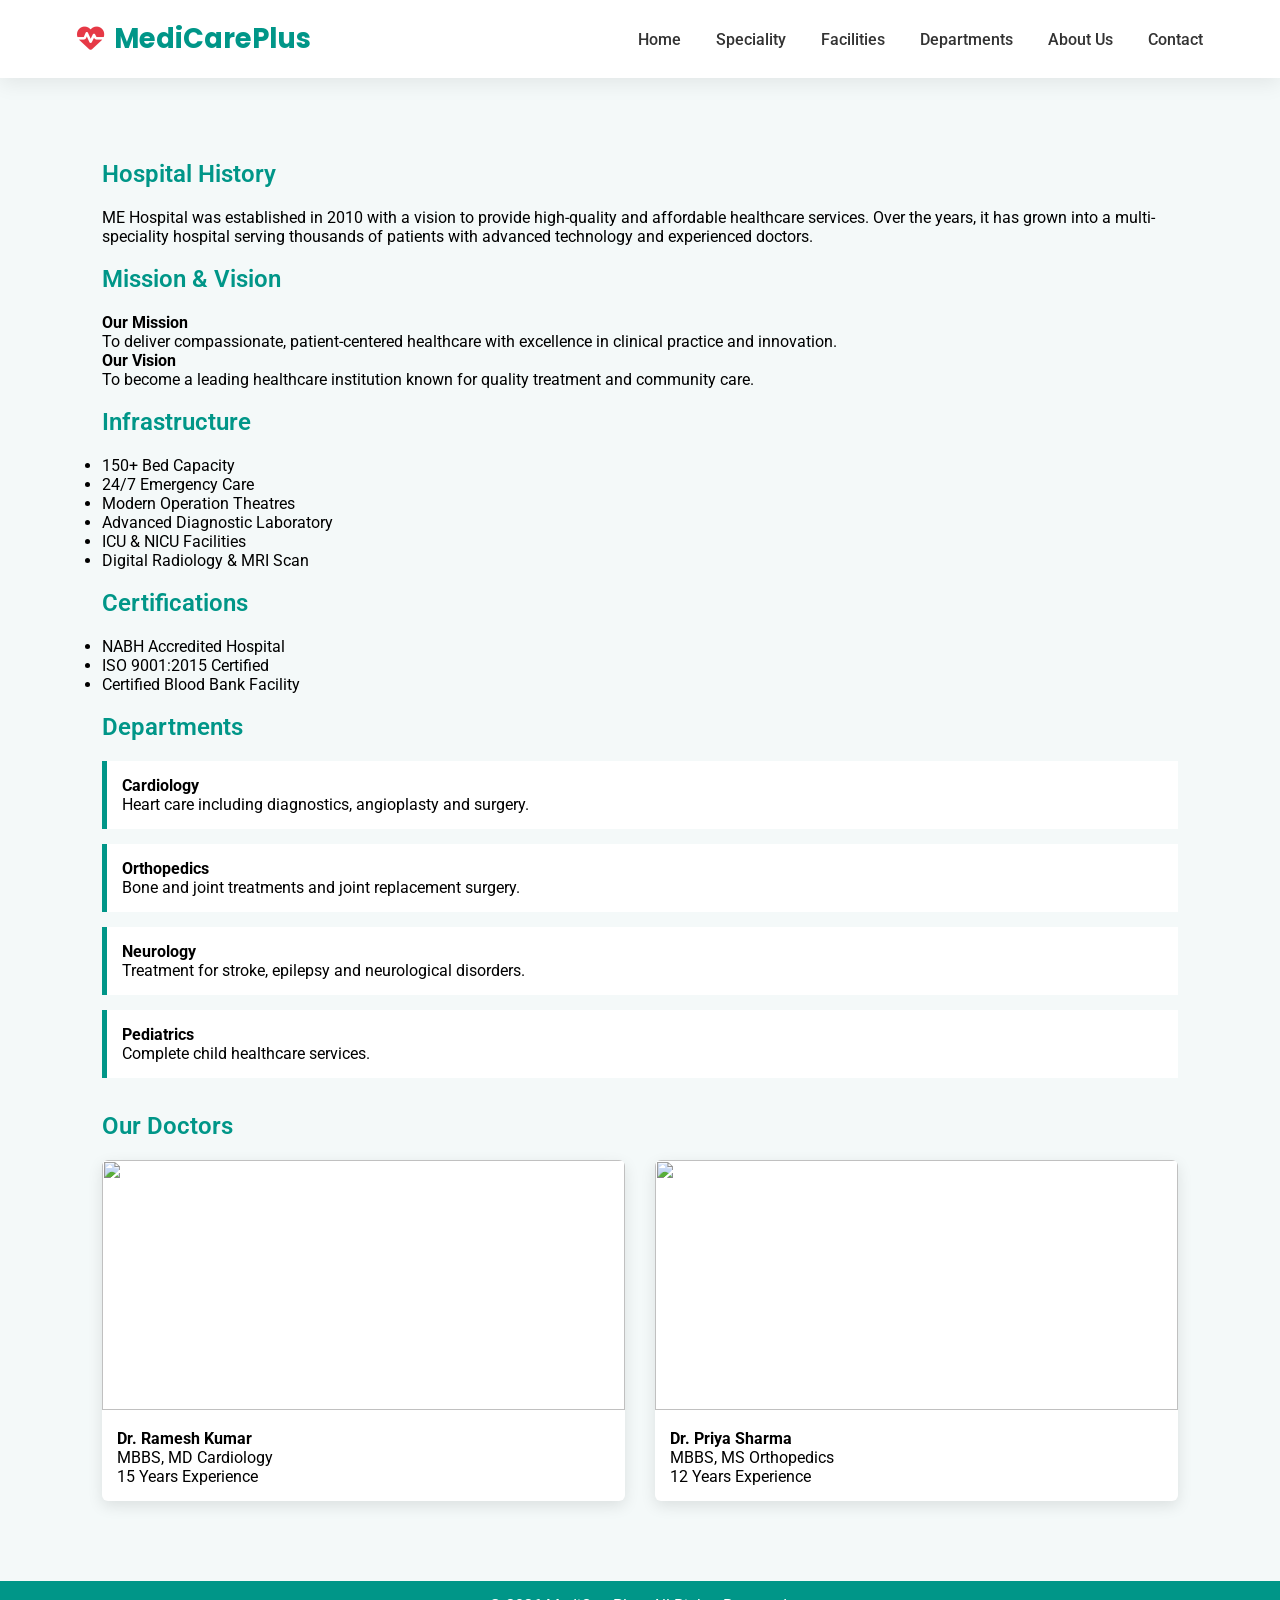
==== about.html @ ff5ce6a8 "about and contact added" ====
<!DOCTYPE html>
<html lang="en">

<head>
    <meta charset="UTF-8">
    <meta name="viewport" content="width=device-width, initial-scale=1.0">

    <title>About Us | MediCare Plus</title>

    <link
        href="https://fonts.googleapis.com/css2?family=Poppins:wght@400;600;700&family=Roboto:wght@300;400;500&display=swap"
        rel="stylesheet">

    <link rel="stylesheet" href="https://cdnjs.cloudflare.com/ajax/libs/font-awesome/6.4.0/css/all.min.css">

    <style>
        :root {
            --primary: #009688;
            --secondary: #004d40;
            --white: #fff;
            --dark: #222;
        }

        * {
            margin: 0;
            padding: 0;
            box-sizing: border-box;
        }

        body {
            font-family: 'Roboto', sans-serif;
            background: #f4f9f9;
        }

        /* HEADER */

        .header {
            position: fixed;
            top: 0;
            width: 100%;
            background: white;
            z-index: 1000;
            box-shadow: 0 5px 20px rgba(0, 0, 0, 0.08);
        }

        .navbar {
            display: flex;
            justify-content: space-between;
            align-items: center;
            padding: 18px 6%;
        }

        .logo {
            display: flex;
            align-items: center;
            font-family: 'Poppins', sans-serif;
            font-size: 1.7rem;
            font-weight: 700;
            color: var(--primary);
            gap: 10px;
        }

        .logo i {
            color: #e63946;
        }

        .nav-menu {
            display: flex;
            gap: 35px;
            list-style: none;
        }

        .nav-link {
            position: relative;
            font-weight: 500;
            font-size: 1rem;
            color: #333;
            text-decoration: none;
            padding-bottom: 5px;
        }

        .nav-link::after {
            content: "";
            position: absolute;
            left: 0;
            bottom: 0;
            width: 0%;
            height: 2px;
            background: var(--primary);
            transition: .3s;
        }

        .nav-link:hover {
            color: var(--primary);
        }

        .nav-link:hover::after {
            width: 100%;
        }

        .hamburger {
            display: none;
            cursor: pointer;
        }

        .bar {
            width: 25px;
            height: 3px;
            background: #333;
            margin: 5px;
        }

        /* PAGE SPACE BELOW HEADER */

        .page-content {
            margin-top: 120px;
            padding: 40px 8%;
        }

        /* SECTION */

        .section-title {
            font-weight: 600;
            margin-bottom: 20px;
            color: var(--primary);
        }

        .department-box {
            border-left: 5px solid var(--primary);
            padding: 15px;
            background: #fff;
            margin-bottom: 15px;
        }

        .doctor-grid {
            display: grid;
            grid-template-columns: repeat(auto-fit, minmax(250px, 1fr));
            gap: 30px;
        }

        .doctor-card {
            background: white;
            border-radius: 6px;
            overflow: hidden;
            box-shadow: 0 5px 15px rgba(0, 0, 0, 0.1);
        }

        .doctor-card img {
            width: 100%;
            height: 250px;
            object-fit: cover;
        }

        .doctor-info {
            padding: 15px;
        }

        footer {
            background: var(--primary);
            color: white;
            text-align: center;
            padding: 15px;
            margin-top: 40px;
        }

        /* MOBILE */

        @media(max-width:768px) {

            .nav-menu {
                position: fixed;
                top: 80px;
                left: -100%;
                flex-direction: column;
                background: white;
                width: 100%;
                height: 100vh;
                padding-top: 30px;
                transition: .3s;
            }

            .nav-menu.active {
                left: 0;
            }

            .hamburger {
                display: block;
            }

        }
    </style>
</head>

<body>

    <!-- HEADER -->

    <header class="header">

        <nav class="navbar">

            <div class="logo">
                <i class="fas fa-heart-pulse"></i>
                MediCarePlus
            </div>

            <ul class="nav-menu">

                <li><a href="index.html" class="nav-link">Home</a></li>
                <li><a href="speciality.html" class="nav-link">Speciality</a></li>
                <li><a href="facilities.html" class="nav-link">Facilities</a></li>
                <li><a href="departments.html" class="nav-link">Departments</a></li>
                <li><a href="about.html" class="nav-link">About Us</a></li>
                <li><a href="contact.html" class="nav-link">Contact</a></li>

            </ul>

            <div class="hamburger">
                <div class="bar"></div>
                <div class="bar"></div>
                <div class="bar"></div>
            </div>

        </nav>

    </header>

    <!-- PAGE CONTENT -->

    <div class="page-content">

        <section>
            <h2 class="section-title">Hospital History</h2>

            <p>
                ME Hospital was established in 2010 with a vision to provide high-quality and affordable healthcare
                services.
                Over the years, it has grown into a multi-speciality hospital serving thousands of patients with
                advanced technology and experienced doctors.
            </p>
        </section>

        <br>

        <section>

            <h2 class="section-title">Mission & Vision</h2>

            <h4>Our Mission</h4>

            <p>
                To deliver compassionate, patient-centered healthcare with excellence in clinical practice and
                innovation.
            </p>

            <h4>Our Vision</h4>

            <p>
                To become a leading healthcare institution known for quality treatment and community care.
            </p>

        </section>

        <br>

        <section>

            <h2 class="section-title">Infrastructure</h2>

            <ul>
                <li>150+ Bed Capacity</li>
                <li>24/7 Emergency Care</li>
                <li>Modern Operation Theatres</li>
                <li>Advanced Diagnostic Laboratory</li>
                <li>ICU & NICU Facilities</li>
                <li>Digital Radiology & MRI Scan</li>
            </ul>

        </section>

        <br>

        <section>

            <h2 class="section-title">Certifications</h2>

            <ul>
                <li>NABH Accredited Hospital</li>
                <li>ISO 9001:2015 Certified</li>
                <li>Certified Blood Bank Facility</li>
            </ul>

        </section>

        <br>

        <section>

            <h2 class="section-title">Departments</h2>

            <div class="department-box">
                <h4>Cardiology</h4>
                <p>Heart care including diagnostics, angioplasty and surgery.</p>
            </div>

            <div class="department-box">
                <h4>Orthopedics</h4>
                <p>Bone and joint treatments and joint replacement surgery.</p>
            </div>

            <div class="department-box">
                <h4>Neurology</h4>
                <p>Treatment for stroke, epilepsy and neurological disorders.</p>
            </div>

            <div class="department-box">
                <h4>Pediatrics</h4>
                <p>Complete child healthcare services.</p>
            </div>

        </section>

        <br>

        <section>

            <h2 class="section-title">Our Doctors</h2>

            <div class="doctor-grid">

                <div class="doctor-card">
                    <img src="images/doctor1.jpg">
                    <div class="doctor-info">
                        <h4>Dr. Ramesh Kumar</h4>
                        <p>MBBS, MD Cardiology</p>
                        <p>15 Years Experience</p>
                    </div>
                </div>

                <div class="doctor-card">
                    <img src="images/doctor2.jpg">
                    <div class="doctor-info">
                        <h4>Dr. Priya Sharma</h4>
                        <p>MBBS, MS Orthopedics</p>
                        <p>12 Years Experience</p>
                    </div>
                </div>

            </div>

        </section>

    </div>

    <footer>
        © 2026 MediCarePlus. All Rights Reserved.
    </footer>

    <script>

        const hamburger = document.querySelector(".hamburger");
        const navMenu = document.querySelector(".nav-menu");

        hamburger.addEventListener("click", () => {
            navMenu.classList.toggle("active");
        });

    </script>

</body>

</html>
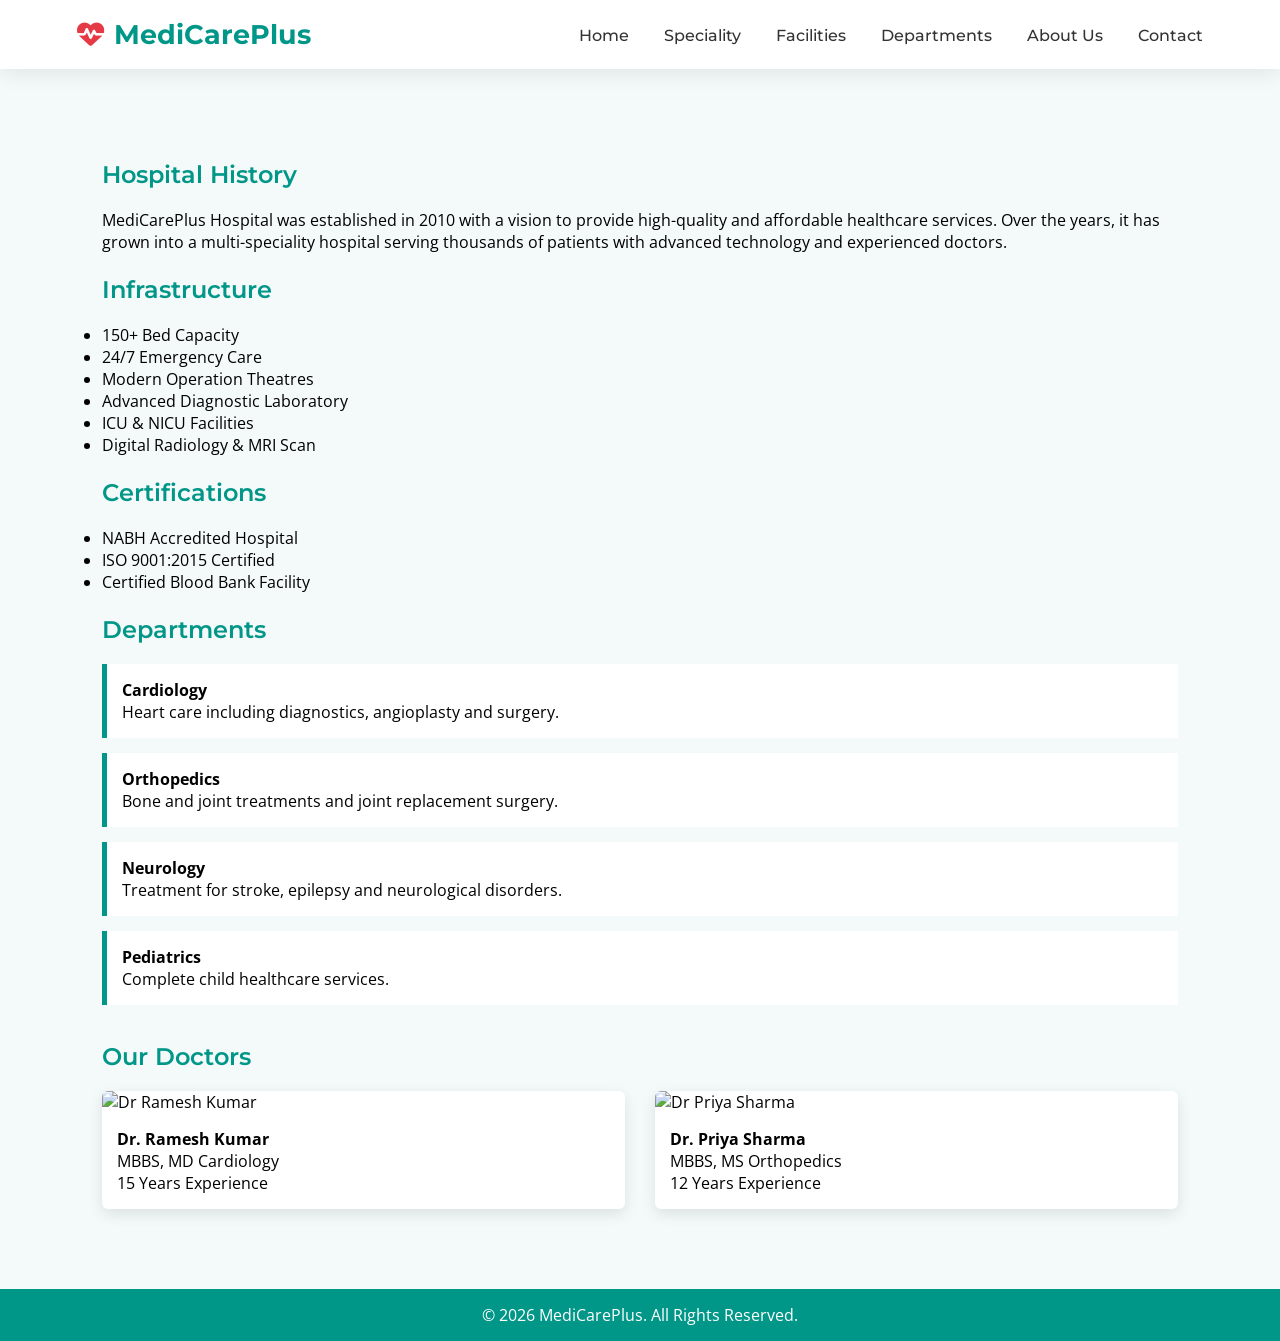
==== commit bac4f93d: "complited the project" ====
--- a/about.html
+++ b/about.html
@@ -8,7 +8,7 @@
     <title>About Us | MediCare Plus</title>
 
     <link
-        href="https://fonts.googleapis.com/css2?family=Poppins:wght@400;600;700&family=Roboto:wght@300;400;500&display=swap"
+        href="https://fonts.googleapis.com/css2?family=Montserrat:wght@500;600;700&family=Open+Sans:wght@300;400;500;600&display=swap"
         rel="stylesheet">
 
     <link rel="stylesheet" href="https://cdnjs.cloudflare.com/ajax/libs/font-awesome/6.4.0/css/all.min.css">
@@ -28,7 +28,7 @@
         }
 
         body {
-            font-family: 'Roboto', sans-serif;
+            font-family: 'Open Sans', sans-serif;
             background: #f4f9f9;
         }
 
@@ -53,7 +53,7 @@
         .logo {
             display: flex;
             align-items: center;
-            font-family: 'Poppins', sans-serif;
+            font-family: 'Montserrat', sans-serif;
             font-size: 1.7rem;
             font-weight: 700;
             color: var(--primary);
@@ -77,6 +77,7 @@
             color: #333;
             text-decoration: none;
             padding-bottom: 5px;
+            font-family: 'Montserrat', sans-serif;
         }
 
         .nav-link::after {
@@ -123,6 +124,7 @@
             font-weight: 600;
             margin-bottom: 20px;
             color: var(--primary);
+            font-family: 'Montserrat', sans-serif;
         }
 
         .department-box {
@@ -193,8 +195,6 @@
 
 <body>
 
-    <!-- HEADER -->
-
     <header class="header">
 
         <nav class="navbar">
@@ -225,38 +225,16 @@
 
     </header>
 
-    <!-- PAGE CONTENT -->
-
     <div class="page-content">
 
         <section>
             <h2 class="section-title">Hospital History</h2>
 
             <p>
-                ME Hospital was established in 2010 with a vision to provide high-quality and affordable healthcare
-                services.
+                MediCarePlus Hospital was established in 2010 with a vision to provide high-quality and affordable
+                healthcare services.
                 Over the years, it has grown into a multi-speciality hospital serving thousands of patients with
                 advanced technology and experienced doctors.
-            </p>
-        </section>
-
-        <br>
-
-        <section>
-
-            <h2 class="section-title">Mission & Vision</h2>
-
-            <h4>Our Mission</h4>
-
-            <p>
-                To deliver compassionate, patient-centered healthcare with excellence in clinical practice and
-                innovation.
-            </p>
-
-            <h4>Our Vision</h4>
-
-            <p>
-                To become a leading healthcare institution known for quality treatment and community care.
             </p>
 
         </section>
@@ -329,7 +307,7 @@
             <div class="doctor-grid">
 
                 <div class="doctor-card">
-                    <img src="images/doctor1.jpg">
+                    <img src="images/doctor1.jpg" alt="Dr Ramesh Kumar">
                     <div class="doctor-info">
                         <h4>Dr. Ramesh Kumar</h4>
                         <p>MBBS, MD Cardiology</p>
@@ -338,7 +316,7 @@
                 </div>
 
                 <div class="doctor-card">
-                    <img src="images/doctor2.jpg">
+                    <img src="images/doctor2.jpg" alt="Dr Priya Sharma">
                     <div class="doctor-info">
                         <h4>Dr. Priya Sharma</h4>
                         <p>MBBS, MS Orthopedics</p>
@@ -360,11 +338,18 @@
 
         const hamburger = document.querySelector(".hamburger");
         const navMenu = document.querySelector(".nav-menu");
+        const navLinks = document.querySelectorAll(".nav-link");
 
         hamburger.addEventListener("click", () => {
             navMenu.classList.toggle("active");
         });
 
+        navLinks.forEach(link => {
+            link.addEventListener("click", () => {
+                navMenu.classList.remove("active");
+            });
+        });
+
     </script>
 
 </body>
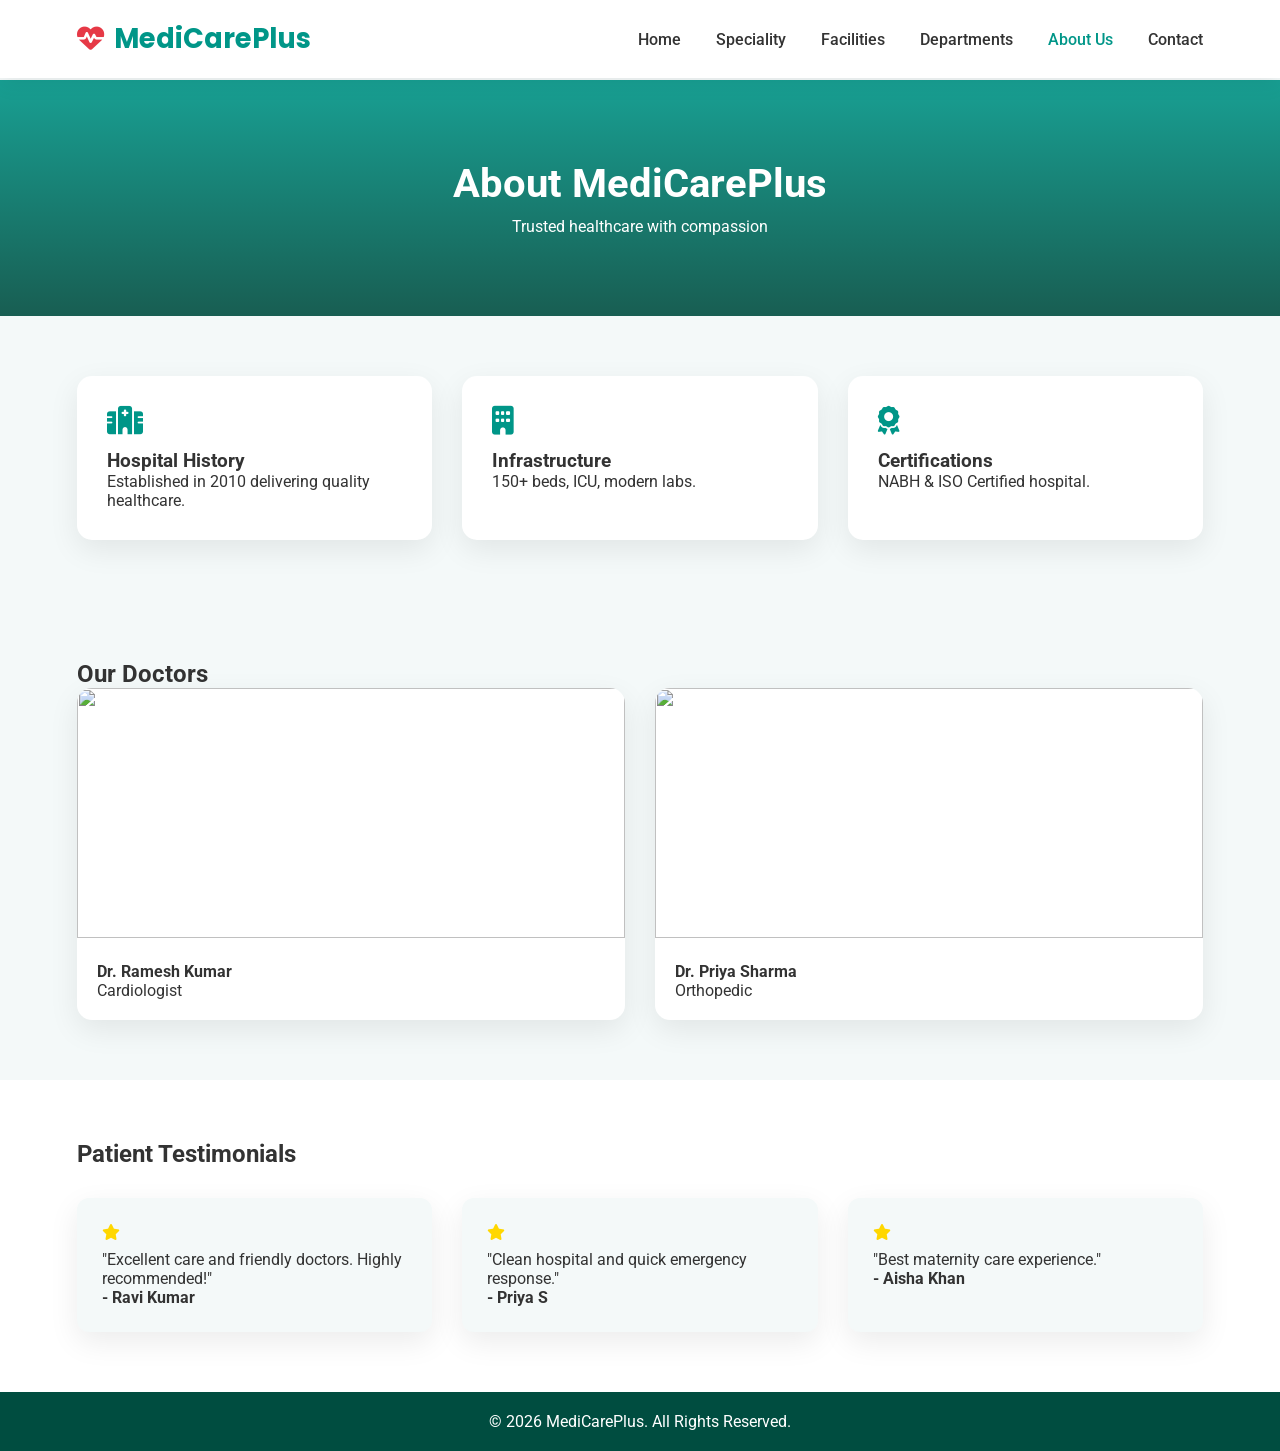
==== commit 6ba89acd: "mobile view updated" ====
--- a/about.html
+++ b/about.html
@@ -2,356 +2,387 @@
 <html lang="en">
 
 <head>
-    <meta charset="UTF-8">
-    <meta name="viewport" content="width=device-width, initial-scale=1.0">
-
-    <title>About Us | MediCare Plus</title>
-
-    <link
-        href="https://fonts.googleapis.com/css2?family=Montserrat:wght@500;600;700&family=Open+Sans:wght@300;400;500;600&display=swap"
-        rel="stylesheet">
-
-    <link rel="stylesheet" href="https://cdnjs.cloudflare.com/ajax/libs/font-awesome/6.4.0/css/all.min.css">
-
-    <style>
-        :root {
-            --primary: #009688;
-            --secondary: #004d40;
-            --white: #fff;
-            --dark: #222;
-        }
-
-        * {
-            margin: 0;
-            padding: 0;
-            box-sizing: border-box;
-        }
-
-        body {
-            font-family: 'Open Sans', sans-serif;
-            background: #f4f9f9;
-        }
-
-        /* HEADER */
-
-        .header {
-            position: fixed;
-            top: 0;
-            width: 100%;
-            background: white;
-            z-index: 1000;
-            box-shadow: 0 5px 20px rgba(0, 0, 0, 0.08);
-        }
-
-        .navbar {
-            display: flex;
-            justify-content: space-between;
-            align-items: center;
-            padding: 18px 6%;
-        }
-
-        .logo {
-            display: flex;
-            align-items: center;
-            font-family: 'Montserrat', sans-serif;
-            font-size: 1.7rem;
-            font-weight: 700;
-            color: var(--primary);
-            gap: 10px;
-        }
-
-        .logo i {
-            color: #e63946;
-        }
-
-        .nav-menu {
-            display: flex;
-            gap: 35px;
-            list-style: none;
-        }
-
-        .nav-link {
-            position: relative;
-            font-weight: 500;
-            font-size: 1rem;
-            color: #333;
-            text-decoration: none;
-            padding-bottom: 5px;
-            font-family: 'Montserrat', sans-serif;
-        }
-
-        .nav-link::after {
-            content: "";
-            position: absolute;
-            left: 0;
-            bottom: 0;
-            width: 0%;
-            height: 2px;
-            background: var(--primary);
-            transition: .3s;
-        }
-
-        .nav-link:hover {
-            color: var(--primary);
-        }
-
-        .nav-link:hover::after {
-            width: 100%;
-        }
-
-        .hamburger {
-            display: none;
-            cursor: pointer;
-        }
-
-        .bar {
-            width: 25px;
-            height: 3px;
-            background: #333;
-            margin: 5px;
-        }
-
-        /* PAGE SPACE BELOW HEADER */
-
-        .page-content {
-            margin-top: 120px;
-            padding: 40px 8%;
-        }
-
-        /* SECTION */
-
-        .section-title {
-            font-weight: 600;
-            margin-bottom: 20px;
-            color: var(--primary);
-            font-family: 'Montserrat', sans-serif;
-        }
-
-        .department-box {
-            border-left: 5px solid var(--primary);
-            padding: 15px;
-            background: #fff;
-            margin-bottom: 15px;
-        }
-
-        .doctor-grid {
-            display: grid;
-            grid-template-columns: repeat(auto-fit, minmax(250px, 1fr));
-            gap: 30px;
-        }
-
-        .doctor-card {
-            background: white;
-            border-radius: 6px;
-            overflow: hidden;
-            box-shadow: 0 5px 15px rgba(0, 0, 0, 0.1);
-        }
-
-        .doctor-card img {
-            width: 100%;
-            height: 250px;
-            object-fit: cover;
-        }
-
-        .doctor-info {
-            padding: 15px;
-        }
-
-        footer {
-            background: var(--primary);
-            color: white;
-            text-align: center;
-            padding: 15px;
-            margin-top: 40px;
-        }
-
-        /* MOBILE */
-
-        @media(max-width:768px) {
-
-            .nav-menu {
-                position: fixed;
-                top: 80px;
-                left: -100%;
-                flex-direction: column;
-                background: white;
-                width: 100%;
-                height: 100vh;
-                padding-top: 30px;
-                transition: .3s;
-            }
-
-            .nav-menu.active {
-                left: 0;
-            }
-
-            .hamburger {
-                display: block;
-            }
-
-        }
-    </style>
+<meta charset="UTF-8">
+<meta name="viewport" content="width=device-width, initial-scale=1.0">
+<title>About Us | MediCare Plus</title>
+
+<link href="https://fonts.googleapis.com/css2?family=Poppins:wght@400;600;700&family=Roboto:wght@300;400;500;700&display=swap" rel="stylesheet">
+<link rel="stylesheet" href="https://cdnjs.cloudflare.com/ajax/libs/font-awesome/6.4.0/css/all.min.css">
+
+<style>
+
+:root{
+--primary:#009688;
+--secondary:#004d40;
+--light:#f4f9f9;
+--dark:#333;
+--shadow:0 10px 30px rgba(0,0,0,0.08);
+}
+
+*{margin:0;padding:0;box-sizing:border-box;}
+
+body{
+font-family:'Roboto',sans-serif;
+background:var(--light);
+color:var(--dark);
+}
+
+/* HEADER */
+
+.header{
+position:fixed;
+top:0;
+width:100%;
+background:white;
+z-index:1000;
+box-shadow:0 5px 20px rgba(0,0,0,0.08);
+}
+
+.navbar{
+display:flex;
+justify-content:space-between;
+align-items:center;
+padding:18px 6%;
+}
+
+.logo{
+display:flex;
+align-items:center;
+font-family:'Poppins',sans-serif;
+font-size:1.7rem;
+font-weight:700;
+color:var(--primary);
+gap:10px;
+}
+
+.logo i{color:#e63946;}
+
+.nav-menu{
+display:flex;
+gap:35px;
+list-style:none;
+}
+
+.nav-link{
+position:relative;
+font-weight:500;
+font-size:1rem;
+color:#333;
+text-decoration:none;
+padding-bottom:5px;
+transition:.3s;
+}
+
+.nav-link::after{
+content:"";
+position:absolute;
+left:0;
+bottom:0;
+width:0%;
+height:2px;
+background:var(--primary);
+transition:.3s;
+}
+
+.nav-link:hover{color:var(--primary);}
+.nav-link:hover::after{width:100%;}
+
+.nav-link.active{color:var(--primary);}
+
+.hamburger{display:none;cursor:pointer;}
+.bar{width:25px;height:3px;background:#333;margin:5px;}
+
+/* HERO */
+
+.hero{
+margin-top:80px;
+padding:80px 6%;
+text-align:center;
+background:linear-gradient(rgba(0,150,136,.9),rgba(0,77,64,.9));
+color:white;
+}
+
+.hero h1{font-size:2.5rem;margin-bottom:10px;}
+
+/* GRID */
+
+.section{padding:60px 6%;}
+
+.grid{
+display:grid;
+grid-template-columns:repeat(auto-fit,minmax(280px,1fr));
+gap:30px;
+}
+
+.card{
+background:white;
+padding:30px;
+border-radius:15px;
+box-shadow:var(--shadow);
+transition:.4s;
+}
+
+.card:hover{transform:translateY(-8px);}
+
+.card i{
+font-size:1.8rem;
+color:var(--primary);
+margin-bottom:15px;
+}
+
+/* DOCTORS */
+
+.doctor-card{
+background:white;
+border-radius:15px;
+overflow:hidden;
+box-shadow:var(--shadow);
+cursor:pointer;
+transition:.4s;
+}
+
+.doctor-card:hover{transform:translateY(-8px);}
+
+.doctor-card img{
+width:100%;
+height:250px;
+object-fit:cover;
+}
+
+.doctor-info{padding:20px;}
+
+/* MODAL */
+
+.modal{
+display:none;
+position:fixed;
+inset:0;
+background:rgba(0,0,0,.7);
+justify-content:center;
+align-items:center;
+z-index:2000;
+}
+
+.modal-content{
+background:white;
+padding:30px;
+border-radius:10px;
+max-width:500px;
+width:90%;
+position:relative;
+animation:fadeIn .4s ease;
+}
+
+@keyframes fadeIn{
+from{opacity:0;transform:translateY(-30px);}
+to{opacity:1;}
+}
+
+.close{
+position:absolute;
+top:10px;
+right:15px;
+font-size:1.5rem;
+cursor:pointer;
+}
+
+/* TESTIMONIALS */
+
+.testimonials{
+background:white;
+padding:60px 6%;
+}
+
+.testimonial-card{
+background:var(--light);
+padding:25px;
+border-radius:12px;
+box-shadow:var(--shadow);
+transition:.4s;
+}
+
+.testimonial-card:hover{
+transform:translateY(-6px);
+}
+
+.testimonial-card i{
+color:gold;
+margin-bottom:10px;
+}
+
+/* FOOTER */
+
+footer{
+background:var(--secondary);
+color:white;
+text-align:center;
+padding:20px;
+}
+
+/* MOBILE */
+
+@media(max-width:768px){
+
+.nav-menu{
+position:fixed;
+top:80px;
+left:-100%;
+flex-direction:column;
+background:white;
+width:100%;
+height:100vh;
+padding-top:30px;
+transition:.3s;
+}
+
+.nav-menu.active{left:0;}
+.hamburger{display:block;}
+
+}
+
+</style>
 </head>
 
 <body>
 
-    <header class="header">
-
-        <nav class="navbar">
-
-            <div class="logo">
-                <i class="fas fa-heart-pulse"></i>
-                MediCarePlus
-            </div>
-
-            <ul class="nav-menu">
-
-                <li><a href="index.html" class="nav-link">Home</a></li>
-                <li><a href="speciality.html" class="nav-link">Speciality</a></li>
-                <li><a href="facilities.html" class="nav-link">Facilities</a></li>
-                <li><a href="departments.html" class="nav-link">Departments</a></li>
-                <li><a href="about.html" class="nav-link">About Us</a></li>
-                <li><a href="contact.html" class="nav-link">Contact</a></li>
-
-            </ul>
-
-            <div class="hamburger">
-                <div class="bar"></div>
-                <div class="bar"></div>
-                <div class="bar"></div>
-            </div>
-
-        </nav>
-
-    </header>
-
-    <div class="page-content">
-
-        <section>
-            <h2 class="section-title">Hospital History</h2>
-
-            <p>
-                MediCarePlus Hospital was established in 2010 with a vision to provide high-quality and affordable
-                healthcare services.
-                Over the years, it has grown into a multi-speciality hospital serving thousands of patients with
-                advanced technology and experienced doctors.
-            </p>
-
-        </section>
-
-        <br>
-
-        <section>
-
-            <h2 class="section-title">Infrastructure</h2>
-
-            <ul>
-                <li>150+ Bed Capacity</li>
-                <li>24/7 Emergency Care</li>
-                <li>Modern Operation Theatres</li>
-                <li>Advanced Diagnostic Laboratory</li>
-                <li>ICU & NICU Facilities</li>
-                <li>Digital Radiology & MRI Scan</li>
-            </ul>
-
-        </section>
-
-        <br>
-
-        <section>
-
-            <h2 class="section-title">Certifications</h2>
-
-            <ul>
-                <li>NABH Accredited Hospital</li>
-                <li>ISO 9001:2015 Certified</li>
-                <li>Certified Blood Bank Facility</li>
-            </ul>
-
-        </section>
-
-        <br>
-
-        <section>
-
-            <h2 class="section-title">Departments</h2>
-
-            <div class="department-box">
-                <h4>Cardiology</h4>
-                <p>Heart care including diagnostics, angioplasty and surgery.</p>
-            </div>
-
-            <div class="department-box">
-                <h4>Orthopedics</h4>
-                <p>Bone and joint treatments and joint replacement surgery.</p>
-            </div>
-
-            <div class="department-box">
-                <h4>Neurology</h4>
-                <p>Treatment for stroke, epilepsy and neurological disorders.</p>
-            </div>
-
-            <div class="department-box">
-                <h4>Pediatrics</h4>
-                <p>Complete child healthcare services.</p>
-            </div>
-
-        </section>
-
-        <br>
-
-        <section>
-
-            <h2 class="section-title">Our Doctors</h2>
-
-            <div class="doctor-grid">
-
-                <div class="doctor-card">
-                    <img src="images/doctor1.jpg" alt="Dr Ramesh Kumar">
-                    <div class="doctor-info">
-                        <h4>Dr. Ramesh Kumar</h4>
-                        <p>MBBS, MD Cardiology</p>
-                        <p>15 Years Experience</p>
-                    </div>
-                </div>
-
-                <div class="doctor-card">
-                    <img src="images/doctor2.jpg" alt="Dr Priya Sharma">
-                    <div class="doctor-info">
-                        <h4>Dr. Priya Sharma</h4>
-                        <p>MBBS, MS Orthopedics</p>
-                        <p>12 Years Experience</p>
-                    </div>
-                </div>
-
-            </div>
-
-        </section>
-
-    </div>
-
-    <footer>
-        © 2026 MediCarePlus. All Rights Reserved.
-    </footer>
-
-    <script>
-
-        const hamburger = document.querySelector(".hamburger");
-        const navMenu = document.querySelector(".nav-menu");
-        const navLinks = document.querySelectorAll(".nav-link");
-
-        hamburger.addEventListener("click", () => {
-            navMenu.classList.toggle("active");
-        });
-
-        navLinks.forEach(link => {
-            link.addEventListener("click", () => {
-                navMenu.classList.remove("active");
-            });
-        });
-
-    </script>
+<header class="header">
+<nav class="navbar">
+
+<div class="logo">
+<i class="fas fa-heart-pulse"></i>
+MediCarePlus
+</div>
+
+<ul class="nav-menu">
+<li><a href="index.html" class="nav-link">Home</a></li>
+<li><a href="speciality.html" class="nav-link">Speciality</a></li>
+<li><a href="facilities.html" class="nav-link">Facilities</a></li>
+<li><a href="departments.html" class="nav-link">Departments</a></li>
+<li><a href="about.html" class="nav-link active">About Us</a></li>
+<li><a href="contact.html" class="nav-link">Contact</a></li>
+</ul>
+
+<div class="hamburger">
+<div class="bar"></div>
+<div class="bar"></div>
+<div class="bar"></div>
+</div>
+
+</nav>
+</header>
+
+<section class="hero">
+<h1>About MediCarePlus</h1>
+<p>Trusted healthcare with compassion</p>
+</section>
+
+<section class="section">
+<div class="grid">
+<div class="card">
+<i class="fas fa-hospital"></i>
+<h3>Hospital History</h3>
+<p>Established in 2010 delivering quality healthcare.</p>
+</div>
+
+<div class="card">
+<i class="fas fa-building"></i>
+<h3>Infrastructure</h3>
+<p>150+ beds, ICU, modern labs.</p>
+</div>
+
+<div class="card">
+<i class="fas fa-award"></i>
+<h3>Certifications</h3>
+<p>NABH & ISO Certified hospital.</p>
+</div>
+</div>
+</section>
+
+<!-- DOCTORS -->
+<section class="section">
+<h2>Our Doctors</h2>
+
+<div class="grid">
+
+<div class="doctor-card" onclick="openModal('Dr. Ramesh Kumar','Cardiologist with 15+ years experience')">
+<img src="https://images.unsplash.com/photo-1537368910025-700350fe46c7?auto=format&fit=crop&w=800&q=80">
+<div class="doctor-info">
+<h4>Dr. Ramesh Kumar</h4>
+<p>Cardiologist</p>
+</div>
+</div>
+
+<div class="doctor-card" onclick="openModal('Dr. Priya Sharma','Orthopedic specialist with 12+ years experience')">
+<img src="https://images.unsplash.com/photo-1607746882042-944635dfe10e?auto=format&fit=crop&w=800&q=80">
+<div class="doctor-info">
+<h4>Dr. Priya Sharma</h4>
+<p>Orthopedic</p>
+</div>
+</div>
+
+</div>
+</section>
+
+<!-- TESTIMONIALS -->
+<section class="testimonials">
+<h2 style="margin-bottom:30px;">Patient Testimonials</h2>
+
+<div class="grid">
+
+<div class="testimonial-card">
+<i class="fas fa-star"></i>
+<p>"Excellent care and friendly doctors. Highly recommended!"</p>
+<h4>- Ravi Kumar</h4>
+</div>
+
+<div class="testimonial-card">
+<i class="fas fa-star"></i>
+<p>"Clean hospital and quick emergency response."</p>
+<h4>- Priya S</h4>
+</div>
+
+<div class="testimonial-card">
+<i class="fas fa-star"></i>
+<p>"Best maternity care experience."</p>
+<h4>- Aisha Khan</h4>
+</div>
+
+</div>
+</section>
+
+<!-- MODAL -->
+<div class="modal" id="doctorModal">
+<div class="modal-content">
+<span class="close" onclick="closeModal()">&times;</span>
+<h3 id="docName"></h3>
+<p id="docDetails"></p>
+</div>
+</div>
+
+<footer>
+© 2026 MediCarePlus. All Rights Reserved.
+</footer>
+
+<script>
+
+const hamburger=document.querySelector(".hamburger");
+const navMenu=document.querySelector(".nav-menu");
+
+hamburger.addEventListener("click",()=>{
+navMenu.classList.toggle("active");
+});
+
+function openModal(name,details){
+document.getElementById("doctorModal").style.display="flex";
+document.getElementById("docName").innerText=name;
+document.getElementById("docDetails").innerText=details;
+}
+
+function closeModal(){
+document.getElementById("doctorModal").style.display="none";
+}
+
+</script>
 
 </body>
-
 </html>
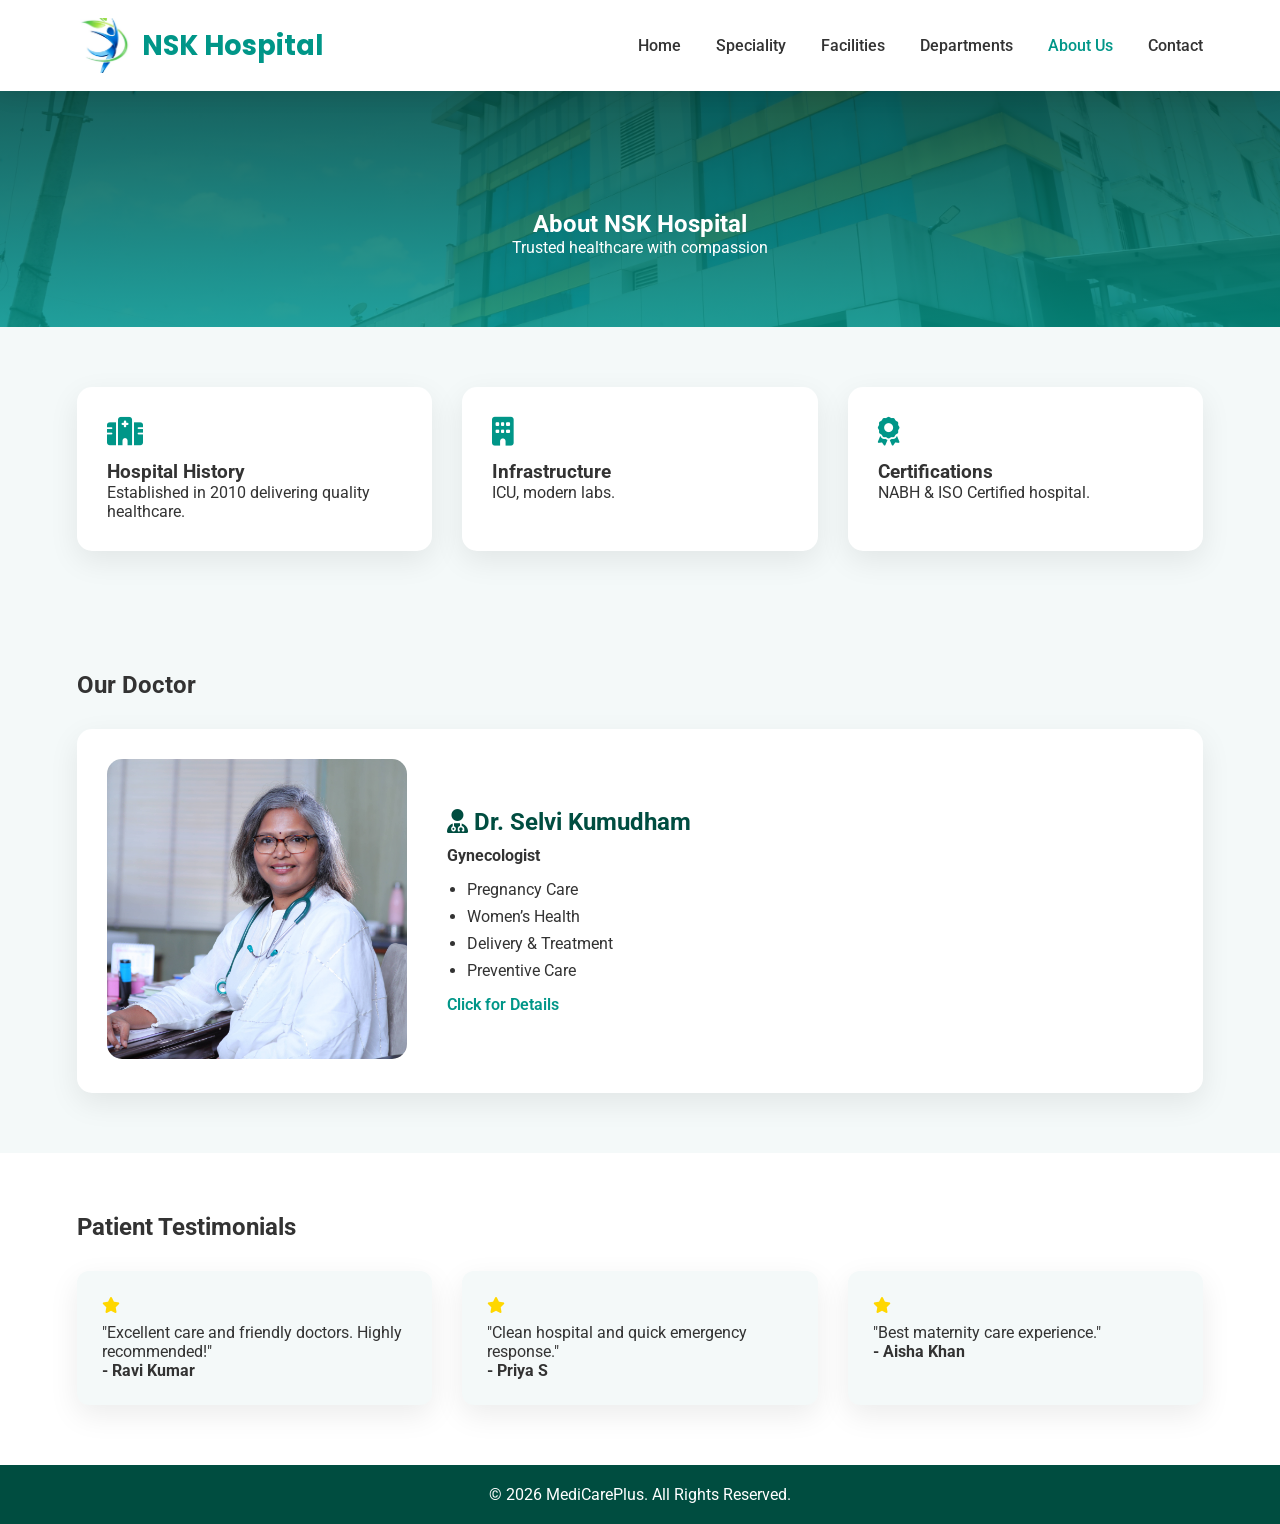
==== commit 63d6bcfc: "finished project" ====
--- a/about.html
+++ b/about.html
@@ -4,7 +4,7 @@
 <head>
 <meta charset="UTF-8">
 <meta name="viewport" content="width=device-width, initial-scale=1.0">
-<title>About Us | MediCare Plus</title>
+<title>About Us | NSK Hospital</title>
 
 <link href="https://fonts.googleapis.com/css2?family=Poppins:wght@400;600;700&family=Roboto:wght@300;400;500;700&display=swap" rel="stylesheet">
 <link rel="stylesheet" href="https://cdnjs.cloudflare.com/ajax/libs/font-awesome/6.4.0/css/all.min.css">
@@ -28,6 +28,15 @@
 }
 
 /* HEADER */
+
+ .page-header {
+            background: linear-gradient(rgba(0, 77, 64, 0.85), rgba(0, 150, 136, 0.8)),
+                url('assets/images/background.jpg') center/cover;
+            padding: 130px 0 70px;
+            text-align: center;
+            color: white;
+            margin-top: 80px;
+        }
 
 .header{
 position:fixed;
@@ -53,6 +62,14 @@
 font-weight:700;
 color:var(--primary);
 gap:10px;
+text-decoration: none;
+}
+
+.logo-img {
+width: 55px;
+height: 55px;
+object-fit: cover;
+border-radius: 8px;
 }
 
 .logo i{color:#e63946;}
@@ -71,6 +88,11 @@
 text-decoration:none;
 padding-bottom:5px;
 transition:.3s;
+}
+
+/* Desktop icons hide */
+.nav-link i{
+display: none;
 }
 
 .nav-link::after{
@@ -98,9 +120,10 @@
 margin-top:80px;
 padding:80px 6%;
 text-align:center;
-background:linear-gradient(rgba(0,150,136,.9),rgba(0,77,64,.9));
-color:white;
-}
+background: linear-gradient(rgba(0,0,0,.5), rgba(0,0,0,.5)),
+url('assets/images/background.jpg') center/cover;
+}
+
 
 .hero h1{font-size:2.5rem;margin-bottom:10px;}
 
@@ -132,24 +155,43 @@
 
 /* DOCTORS */
 
-.doctor-card{
+.doctor-row{
+display:flex;
+align-items:center;
+gap:40px;
 background:white;
+padding:30px;
 border-radius:15px;
-overflow:hidden;
 box-shadow:var(--shadow);
+margin-top:30px;
+}
+
+.doctor-image img{
+width:300px;
+height:300px;
+object-fit:cover;
+border-radius:15px;
+}
+
+.doctor-content h2{
+color:var(--secondary);
+margin-bottom:10px;
+}
+
+.doctor-content ul{
+margin:15px 0;
+padding-left:20px;
+}
+
+.doctor-content ul li{
+margin-bottom:8px;
+}
+
+.read-more{
+color:var(--primary);
 cursor:pointer;
-transition:.4s;
-}
-
-.doctor-card:hover{transform:translateY(-8px);}
-
-.doctor-card img{
-width:100%;
-height:250px;
-object-fit:cover;
-}
-
-.doctor-info{padding:20px;}
+font-weight:600;
+}
 
 /* MODAL */
 
@@ -223,21 +265,45 @@
 
 @media(max-width:768px){
 
-.nav-menu{
-position:fixed;
-top:80px;
-left:-100%;
+.doctor-row{
 flex-direction:column;
-background:white;
-width:100%;
-height:100vh;
-padding-top:30px;
-transition:.3s;
-}
+text-align:center;
+}
+
+.doctor-image img{
+width:200px;
+height:200px;
+}
+
+         .nav-menu {
+position: fixed;
+top: 80px;
+left: -100%;
+flex-direction: column;
+background: white;
+width: 60%;
+height: 100vh;
+padding: 30px;
+gap: 20px;
+transition: .3s;
+box-shadow: 0 0 20px rgba(0,0,0,0.1);
+}
+
 
 .nav-menu.active{left:0;}
 .hamburger{display:block;}
 
+/* Mobile Icons */
+.nav-link i{
+display: inline-block;
+margin-right: 10px;
+color: var(--primary);
+}
+.left-list {
+  text-align: left;
+  padding-left: 20px; /* bullet gap */
+  margin-left: 0;
+}
 }
 
 </style>
@@ -248,18 +314,18 @@
 <header class="header">
 <nav class="navbar">
 
-<div class="logo">
-<i class="fas fa-heart-pulse"></i>
-MediCarePlus
-</div>
+<a href="index.html" class="logo">
+<img src="assets/images/logo.jpeg" class="logo-img">
+NSK Hospital
+</a>
 
 <ul class="nav-menu">
-<li><a href="index.html" class="nav-link">Home</a></li>
-<li><a href="speciality.html" class="nav-link">Speciality</a></li>
-<li><a href="facilities.html" class="nav-link">Facilities</a></li>
-<li><a href="departments.html" class="nav-link">Departments</a></li>
-<li><a href="about.html" class="nav-link active">About Us</a></li>
-<li><a href="contact.html" class="nav-link">Contact</a></li>
+<li><a href="index.html" class="nav-link"><i class="fas fa-home"></i>Home</a></li>
+<li><a href="speciality.html" class="nav-link"><i class="fas fa-stethoscope"></i>Speciality</a></li>
+<li><a href="facilities.html" class="nav-link"><i class="fas fa-hospital"></i>Facilities</a></li>
+<li><a href="departments.html" class="nav-link"><i class="fas fa-building"></i>Departments</a></li>
+<li><a href="about.html" class="nav-link active"><i class="fas fa-users"></i>About Us</a></li>
+<li><a href="contact.html" class="nav-link"><i class="fas fa-phone"></i>Contact</a></li>
 </ul>
 
 <div class="hamburger">
@@ -271,10 +337,15 @@
 </nav>
 </header>
 
-<section class="hero">
-<h1>About MediCarePlus</h1>
+<section class="page-header">
+<h1>About NSK Hospital</h1>
 <p>Trusted healthcare with compassion</p>
 </section>
+
+<!-- <section class="hero">
+<h1>About NSK Hospital</h1>
+<p>Trusted healthcare with compassion</p>
+</section> -->
 
 <section class="section">
 <div class="grid">
@@ -287,7 +358,7 @@
 <div class="card">
 <i class="fas fa-building"></i>
 <h3>Infrastructure</h3>
-<p>150+ beds, ICU, modern labs.</p>
+<p> ICU, modern labs.</p>
 </div>
 
 <div class="card">
@@ -300,27 +371,34 @@
 
 <!-- DOCTORS -->
 <section class="section">
-<h2>Our Doctors</h2>
-
-<div class="grid">
-
-<div class="doctor-card" onclick="openModal('Dr. Ramesh Kumar','Cardiologist with 15+ years experience')">
-<img src="https://images.unsplash.com/photo-1537368910025-700350fe46c7?auto=format&fit=crop&w=800&q=80">
-<div class="doctor-info">
-<h4>Dr. Ramesh Kumar</h4>
-<p>Cardiologist</p>
-</div>
-</div>
-
-<div class="doctor-card" onclick="openModal('Dr. Priya Sharma','Orthopedic specialist with 12+ years experience')">
-<img src="https://images.unsplash.com/photo-1607746882042-944635dfe10e?auto=format&fit=crop&w=800&q=80">
-<div class="doctor-info">
-<h4>Dr. Priya Sharma</h4>
-<p>Orthopedic</p>
-</div>
-</div>
-
-</div>
+<h2>Our Doctor</h2>
+
+<div class="doctor-row">
+
+<div class="doctor-image">
+<img src="assets/images/doc.jpg" alt="Doctor">
+</div>
+
+<div class="doctor-content">
+<h2><i class="fas fa-user-md"></i> Dr. Selvi Kumudham</h2>
+<p><strong>Gynecologist</strong></p>
+
+<ul style="text-align: left; padding-left: 20px;">
+  <li>Pregnancy Care</li>
+  <li>Women’s Health</li>
+  <li>Delivery & Treatment</li>
+  <li>Preventive Care</li>
+</ul>
+
+<span class="read-more"
+onclick="openModal('Dr. Selvi Kumudham','Senior Consultant – Obstetrics & Gynecology\n\nExperience:\nPracticing medicine since 1998 (25+ years of experience)\n\nSpecializations:\n- High-risk obstetrics (complicated pregnancies)\n- Gynecology care\n- Women’s cancer prevention & screening\n- Infertility treatment')">
+Click for Details
+</span>
+
+</div>
+
+</div>
+
 </section>
 
 <!-- TESTIMONIALS -->
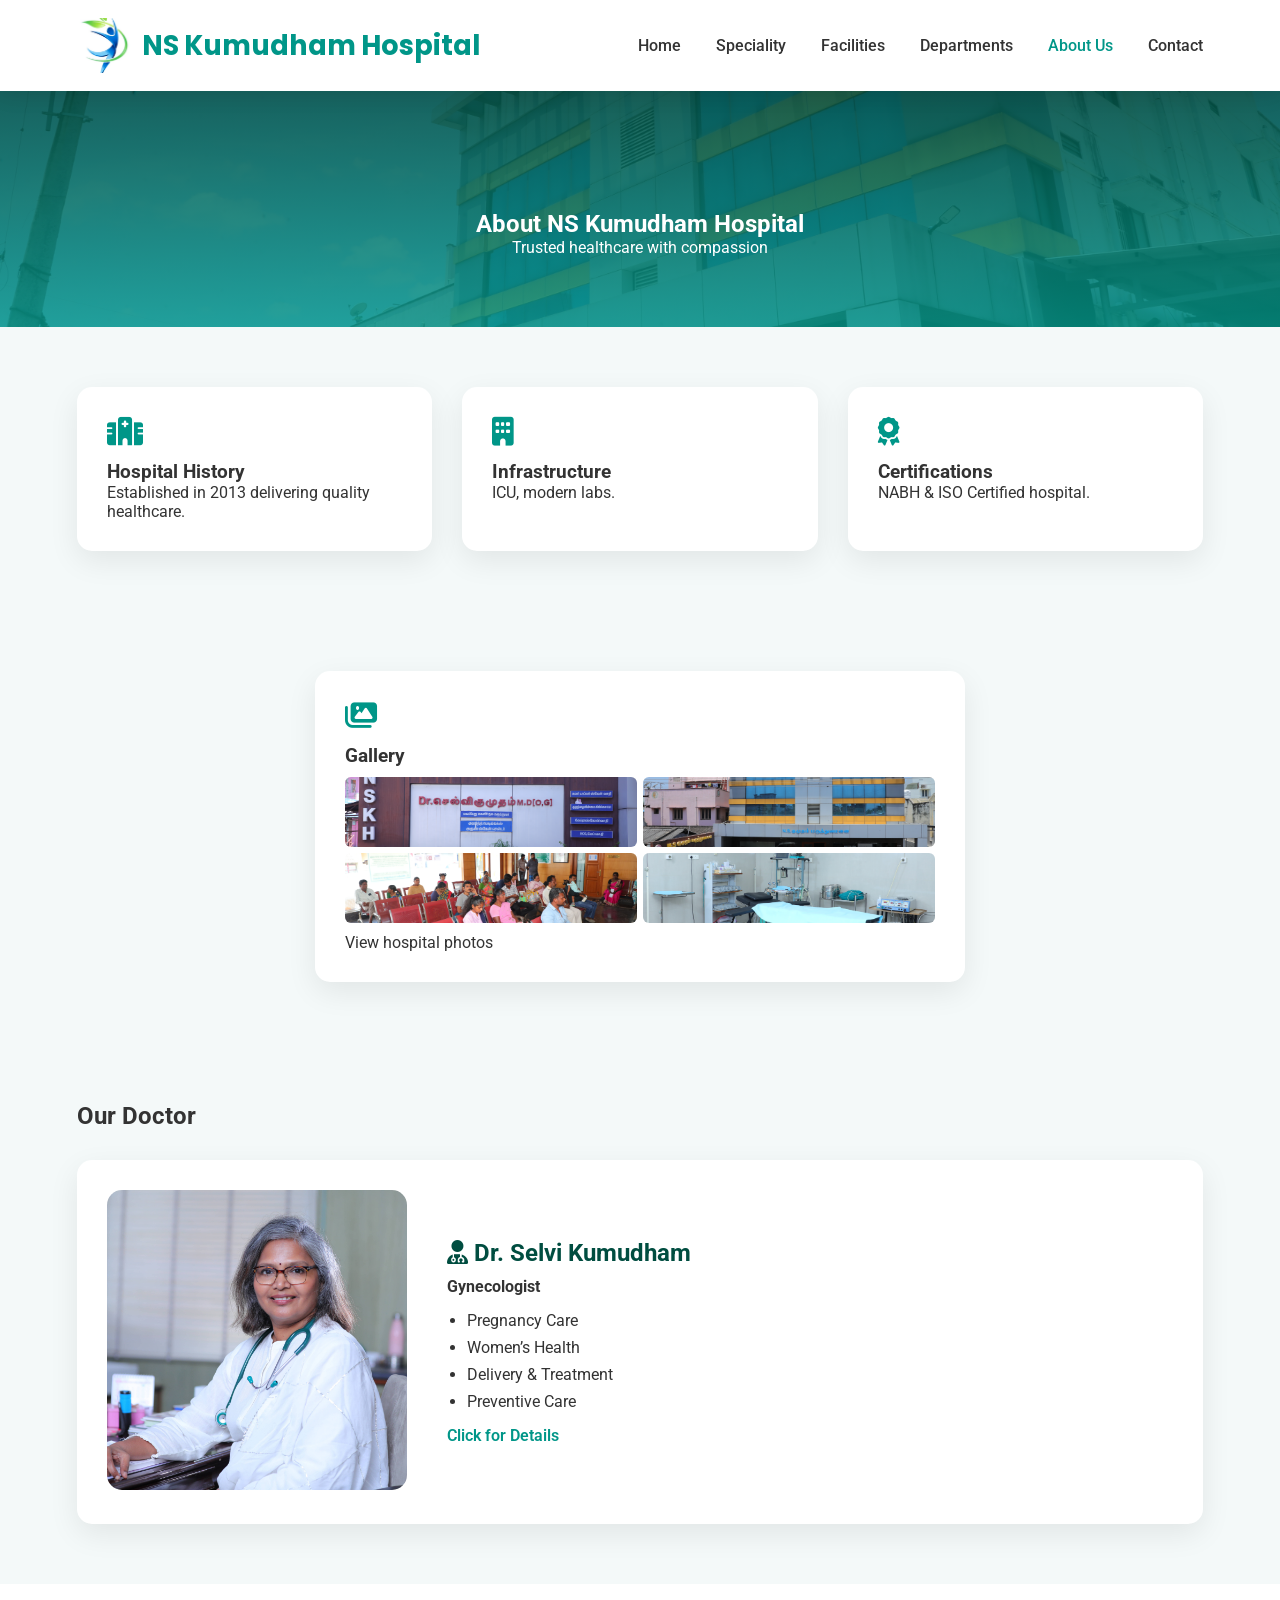
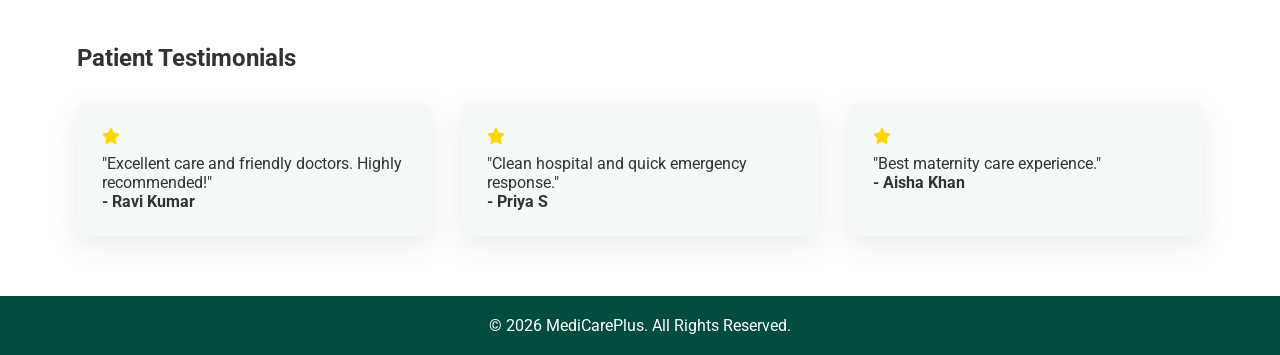
==== commit 3293dade: "final change" ====
--- a/about.html
+++ b/about.html
@@ -4,7 +4,7 @@
 <head>
 <meta charset="UTF-8">
 <meta name="viewport" content="width=device-width, initial-scale=1.0">
-<title>About Us | NSK Hospital</title>
+<title>About Us | NS Kumudham  Hospital</title>
 
 <link href="https://fonts.googleapis.com/css2?family=Poppins:wght@400;600;700&family=Roboto:wght@300;400;500;700&display=swap" rel="stylesheet">
 <link rel="stylesheet" href="https://cdnjs.cloudflare.com/ajax/libs/font-awesome/6.4.0/css/all.min.css">
@@ -72,6 +72,27 @@
 border-radius: 8px;
 }
 
+.logo-text {
+  display: flex;
+  align-items: center;
+  gap: 5px;
+}
+
+.logo-ns {
+  font-size: 1.7rem;
+  font-weight: 700;
+}
+
+.logo-right {
+  display: flex;
+  gap: 5px;
+}
+
+.logo-top,
+.logo-bottom {
+  font-size: 1.7rem;
+}
+
 .logo i{color:#e63946;}
 
 .nav-menu{
@@ -88,6 +109,157 @@
 text-decoration:none;
 padding-bottom:5px;
 transition:.3s;
+}
+
+/* GALLERY PREVIEW */
+
+.gallery-preview{
+display:flex;
+justify-content:center;
+gap:15px;
+flex-wrap:wrap;
+}
+
+.gallery-preview img{
+width:150px;
+height:100px;
+object-fit:cover;
+border-radius:10px;
+cursor:pointer;
+transition:.3s;
+}
+
+.gallery-preview img:hover{
+transform:scale(1.05);
+}
+
+/* MODAL */
+
+.gallery-modal{
+display:none;
+position:fixed;
+inset:0;
+background:rgba(0,0,0,0.9);
+justify-content:center;
+align-items:center;
+z-index:3000;
+}
+
+/* SLIDER */
+
+.gallery-slider{
+display:flex;
+align-items:center;
+justify-content:center;
+gap:20px;
+}
+
+.main-img{
+width:500px;
+height:320px;
+object-fit:cover;
+border-radius:15px;
+}
+
+.side-img{
+width:200px;
+height:250px;
+object-fit:cover;
+filter:blur(4px);
+opacity:0.6;
+border-radius:15px;
+}
+
+/* BUTTONS */
+
+.nav{
+position:absolute;
+top:50%;
+transform:translateY(-50%);
+background:none;
+border:none;
+font-size:2rem;
+color:white;
+cursor:pointer;
+}
+
+.nav{
+z-index: 4000; /* VERY IMPORTANT */
+}
+
+.prev{left:40px;}
+.next{right:40px;}
+
+.prev, .next{
+width:60px;
+height:60px;
+display:flex;
+align-items:center;
+justify-content:center;
+background:rgba(0,0,0,0.3); /* optional */
+border-radius:50%;
+}
+
+/* GALLERY CARD COLLAGE */
+
+.gallery-card{
+cursor:pointer;
+}
+
+.gallery-card{
+max-width: 650px;
+width:100%;
+margin: 0 auto;
+}
+.gallery-collage{
+display:grid;
+grid-template-columns:repeat(2,1fr);
+gap:6px;
+margin:10px 0;
+}
+
+.gallery-collage img{
+width:100%;
+height:70px;
+object-fit:cover;
+border-radius:6px;
+}
+
+.gallery-section{
+padding:5px 6%; /* before 60px */
+}
+
+/* hover effect */
+.gallery-card:hover .gallery-collage img{
+transform:scale(1.05);
+transition:.3s;
+}
+
+/* MOBILE */
+
+@media(max-width:768px){
+
+.main-img{
+width:280px;
+height:200px;
+}
+
+.side-img{
+width:120px;
+height:150px;
+}
+
+.prev{left:10px;}
+.next{right:10px;}
+
+.prev{
+left:5px;  /* before 10px */
+}
+
+.next{
+right:5px;
+}
+
 }
 
 /* Desktop icons hide */
@@ -264,6 +436,28 @@
 /* MOBILE */
 
 @media(max-width:768px){
+
+  .logo-text {
+  display: flex;
+  align-items: center;
+}
+
+.logo-ns {
+  font-size: 2.3rem;
+  font-weight: 700;/* BIG NS */
+}
+
+.logo-right {
+  display: flex;
+  flex-direction: column; /* Kumudham ↓ Hospital */
+  line-height: 1.1;
+  margin-left: 4px;
+}
+
+.logo-top,
+.logo-bottom {
+  font-size: 0.85rem;
+}
 
 .doctor-row{
 flex-direction:column;
@@ -315,8 +509,16 @@
 <nav class="navbar">
 
 <a href="index.html" class="logo">
-<img src="assets/images/logo.jpeg" class="logo-img">
-NSK Hospital
+  <img src="assets/images/logo.jpeg" class="logo-img">
+
+  <div class="logo-text">
+    <span class="logo-ns">NS</span>
+
+    <div class="logo-right">
+      <span class="logo-top">Kumudham</span>
+      <span class="logo-bottom">Hospital</span>
+    </div>
+  </div>
 </a>
 
 <ul class="nav-menu">
@@ -338,12 +540,12 @@
 </header>
 
 <section class="page-header">
-<h1>About NSK Hospital</h1>
+<h1>About NS Kumudham Hospital</h1>
 <p>Trusted healthcare with compassion</p>
 </section>
 
 <!-- <section class="hero">
-<h1>About NSK Hospital</h1>
+<h1>About NS Kumudham Hospital</h1>
 <p>Trusted healthcare with compassion</p>
 </section> -->
 
@@ -352,7 +554,7 @@
 <div class="card">
 <i class="fas fa-hospital"></i>
 <h3>Hospital History</h3>
-<p>Established in 2010 delivering quality healthcare.</p>
+<p>Established in 2013 delivering quality healthcare.</p>
 </div>
 
 <div class="card">
@@ -367,6 +569,27 @@
 <p>NABH & ISO Certified hospital.</p>
 </div>
 </div>
+</section>
+
+<section class="section gallery-section">
+  <div class="grid">
+
+    <!-- GALLERY CARD -->
+    <div class="card gallery-card" onclick="openGallery(0)">
+      <i class="fas fa-images"></i>
+      <h3>Gallery</h3>
+
+      <div class="gallery-collage">
+        <img src="assets/images/Gallery/g1.jpg">
+        <img src="assets/images/Gallery/g2.jpg">
+        <img src="assets/images/Gallery/g3.jpg">
+        <img src="assets/images/Gallery/g4.jpg">
+      </div>
+
+      <p>View hospital photos</p>
+    </div>
+
+  </div>
 </section>
 
 <!-- DOCTORS -->
@@ -443,6 +666,66 @@
 
 <script>
 
+const images = [
+"assets/images/Gallery/g1.jpg",
+"assets/images/Gallery/g2.jpg",
+"assets/images/Gallery/g3.jpg",
+"assets/images/Gallery/g4.jpg",
+"assets/images/Gallery/g5.jpg",
+"assets/images/Gallery/g6.jpg",
+"assets/images/Gallery/g7.jpg",
+"assets/images/Gallery/g8.jpg",
+"assets/images/Gallery/g9.jpg",
+"assets/images/Gallery/g10.jpg",
+"assets/images/Gallery/g11.jpg",
+"assets/images/Gallery/g12.jpg",
+"assets/images/Gallery/g13.jpg",
+"assets/images/Gallery/g14.jpg",
+"assets/images/Gallery/g15.jpg"
+];
+
+let currentIndex = 0;
+
+function openGallery(index){
+currentIndex = index;
+document.getElementById("galleryModal").style.display="flex";
+updateGallery();
+}
+
+function closeGallery(){
+document.getElementById("galleryModal").style.display="none";
+}
+
+function updateGallery(){
+
+let prev = (currentIndex - 1 + images.length) % images.length;
+let next = (currentIndex + 1) % images.length;
+
+document.getElementById("mainImg").src = images[currentIndex];
+document.getElementById("prevImg").src = images[prev];
+document.getElementById("nextImg").src = images[next];
+}
+
+function changeSlide(step){
+currentIndex = (currentIndex + step + images.length) % images.length;
+updateGallery();
+}
+
+/* KEYBOARD CONTROL */
+
+document.addEventListener("keydown", function(e){
+if(document.getElementById("galleryModal").style.display === "flex"){
+
+if(e.key === "ArrowRight"){
+changeSlide(1);
+}
+if(e.key === "ArrowLeft"){
+changeSlide(-1);
+}
+
+}
+});
+
 const hamburger=document.querySelector(".hamburger");
 const navMenu=document.querySelector(".nav-menu");
 
@@ -462,5 +745,21 @@
 
 </script>
 
+<div class="gallery-modal" id="galleryModal">
+
+  <span class="close" onclick="closeGallery()">&times;</span>
+
+  <button class="nav prev" onclick="changeSlide(-1)">❮</button>
+
+  <div class="gallery-slider">
+    <img id="prevImg" class="side-img">
+    <img id="mainImg" class="main-img">
+    <img id="nextImg" class="side-img">
+  </div>
+
+  <button class="nav next" onclick="changeSlide(1)">❯</button>
+
+</div>
+
 </body>
 </html>
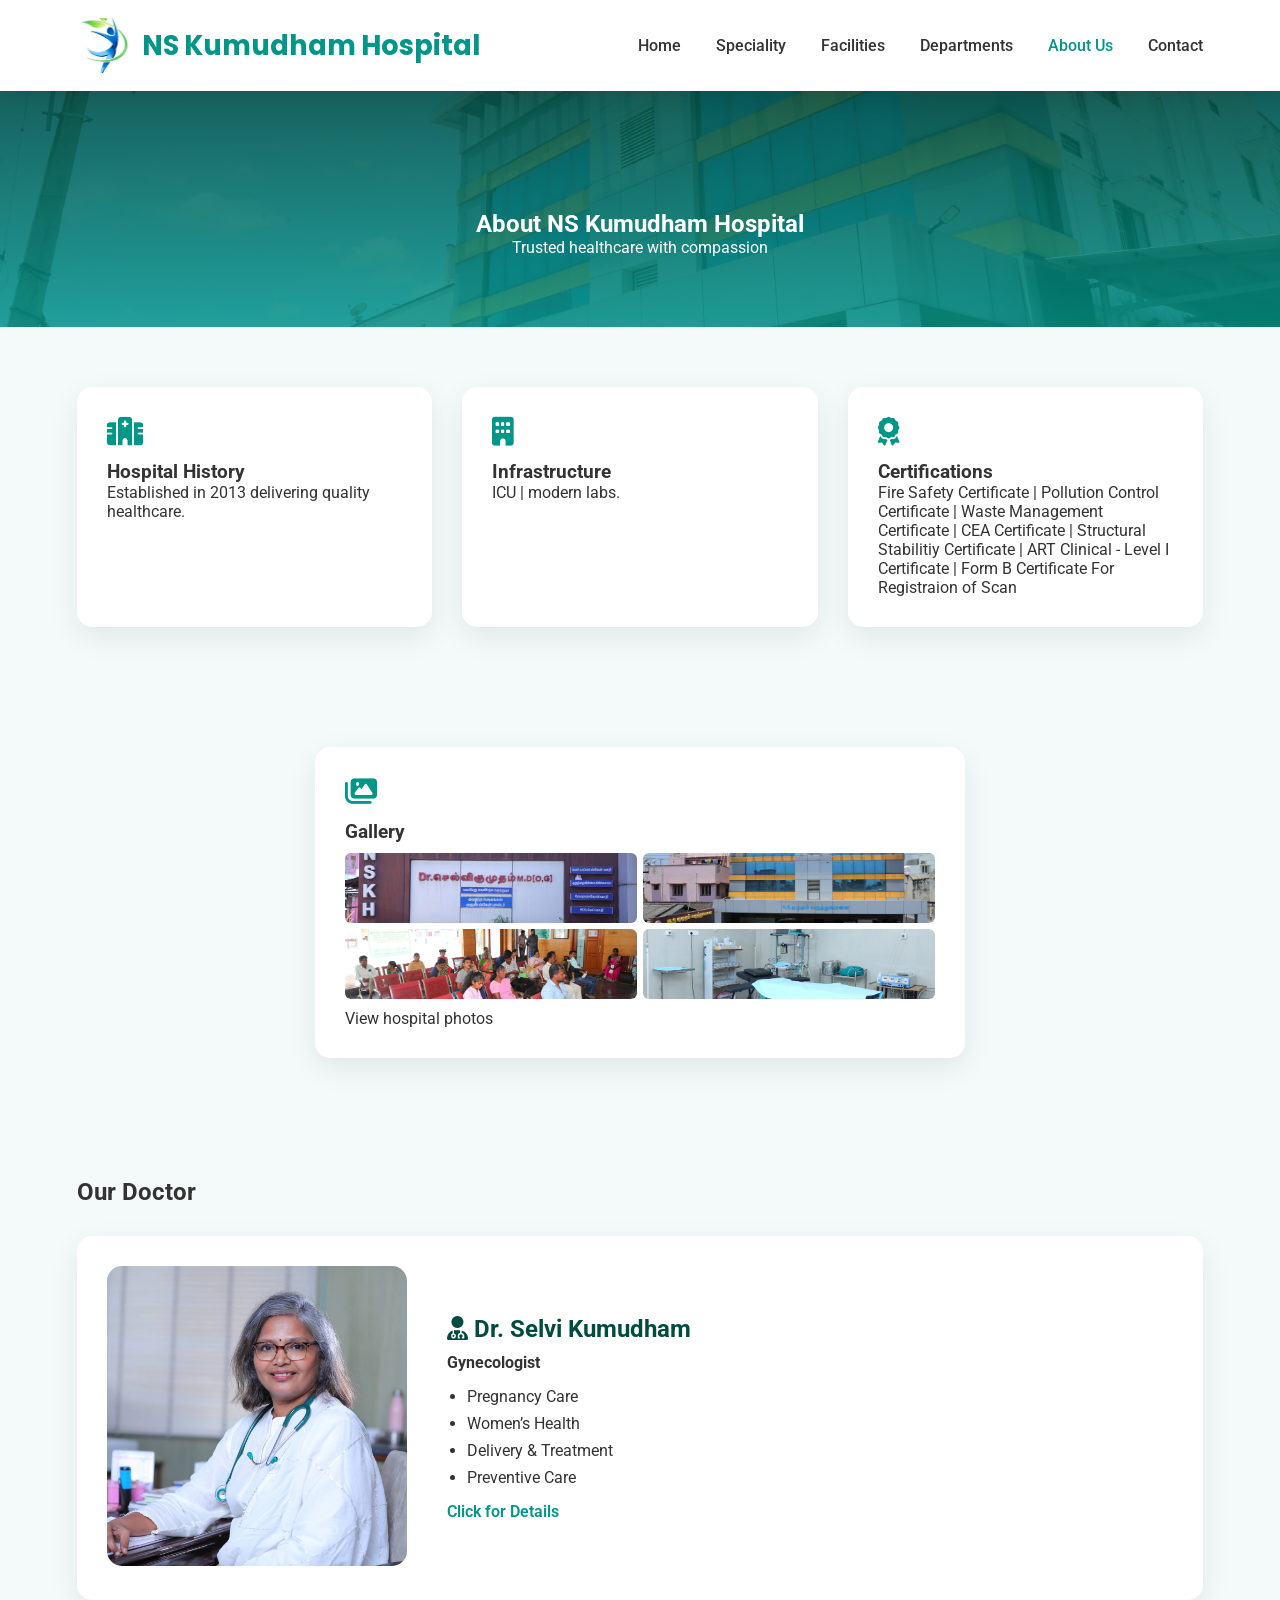
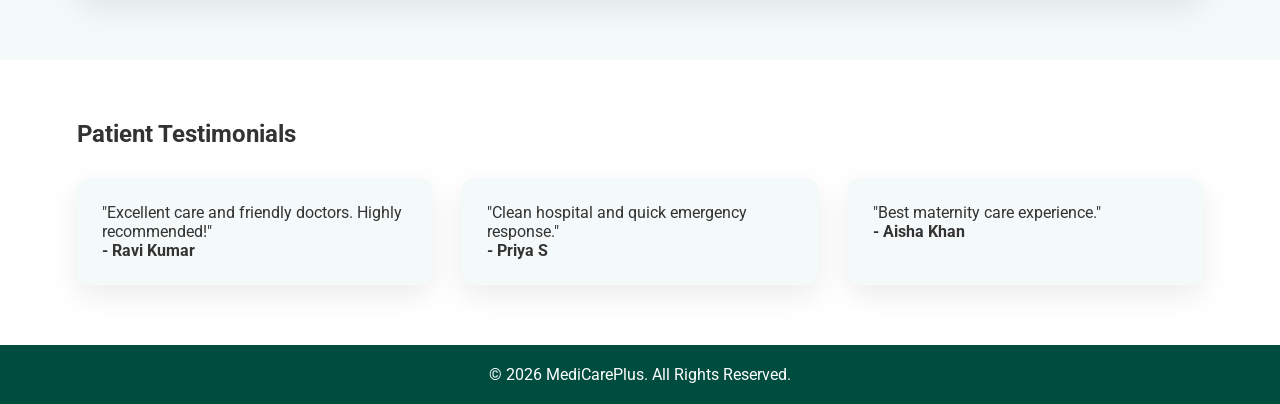
==== commit 918047c7: "Update About ,index" ====
--- a/about.html
+++ b/about.html
@@ -560,13 +560,13 @@
 <div class="card">
 <i class="fas fa-building"></i>
 <h3>Infrastructure</h3>
-<p> ICU, modern labs.</p>
+<p> ICU | modern labs.</p>
 </div>
 
 <div class="card">
 <i class="fas fa-award"></i>
 <h3>Certifications</h3>
-<p>NABH & ISO Certified hospital.</p>
+<p>Fire Safety Certificate | Pollution Control Certificate | Waste Management Certificate | CEA Certificate | Structural Stabilitiy Certificate | ART Clinical - Level I Certificate | Form B Certificate For Registraion of Scan </p>
 </div>
 </div>
 </section>
@@ -631,19 +631,19 @@
 <div class="grid">
 
 <div class="testimonial-card">
-<i class="fas fa-star"></i>
+
 <p>"Excellent care and friendly doctors. Highly recommended!"</p>
 <h4>- Ravi Kumar</h4>
 </div>
 
 <div class="testimonial-card">
-<i class="fas fa-star"></i>
+
 <p>"Clean hospital and quick emergency response."</p>
 <h4>- Priya S</h4>
 </div>
 
 <div class="testimonial-card">
-<i class="fas fa-star"></i>
+
 <p>"Best maternity care experience."</p>
 <h4>- Aisha Khan</h4>
 </div>
